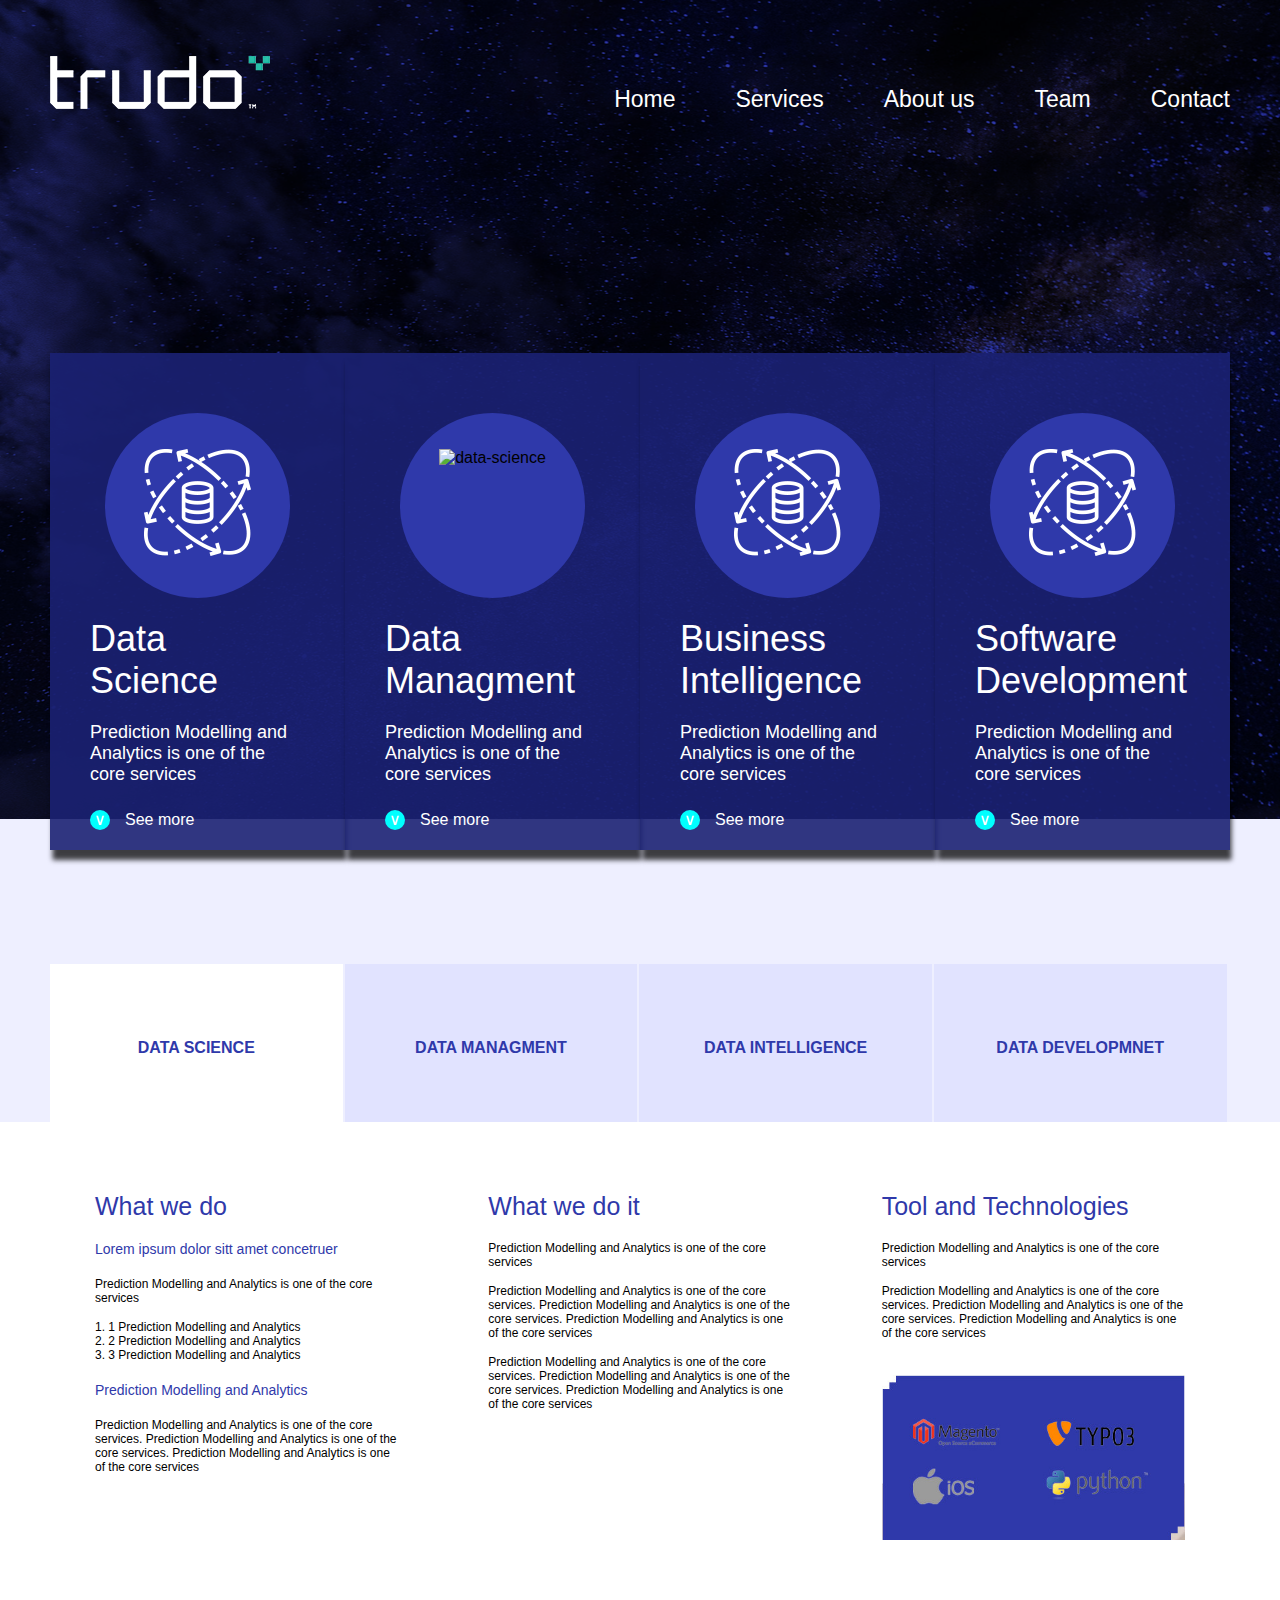
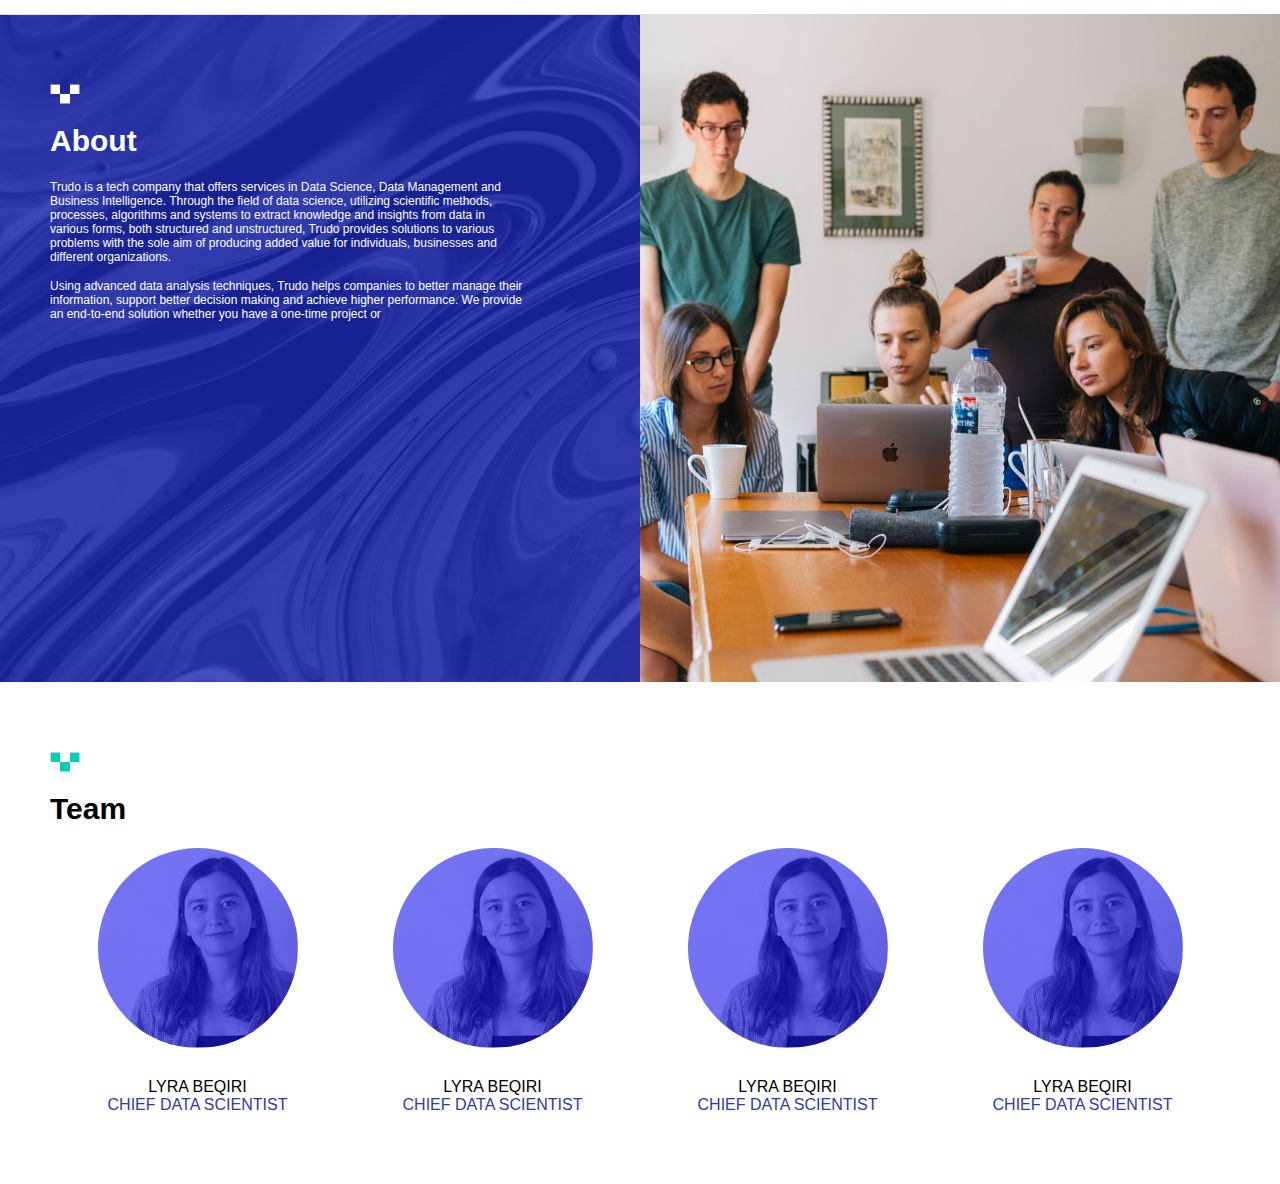
==== index.html @ 6315d680 "Initial commit" ====
<!DOCTYPE html>
<html>
<head>
    <title>First project</title>
    <link rel="stylesheet" type="text/css" href="css/style.css">

</head>
<body>

    <header class="header">
        <div class="container">
            <div class="logo">
                <a href="index.html">
                    <img src="images/unnamed.png" alt="Frst project" />
                </a>
            </div>
            <nav id="navigation">
                <ul>
                    <li><a href="">Home</a> </li>
                    <li><a href="">Services</a> </li>
                    <li><a href="">About us</a> </li>
                    <li><a href="">Team</a> </li>
                    <li><a href="">Contact</a> </li>
                </ul>
            </nav>
        </div>
    </header> <!--END header-->
    <section class="services">
        <div class="container">
            <div class="s-item">
                <div class="image-holder">
                    <img src="images/data_science_icon.png" alt="data-science">
                </div>
                <h2>Data<br>Science</h2>
                <p>Prediction Modelling and Analytics is one of the core services</p>
                <a href="">See more</a>

            </div><!-- END s-item  -->
             <div class="s-item">
                <div class="image-holder">
                    <img src="images/data_science_3.png" alt="data-science">
                </div>
                <h2>Data<br>Managment</h2>
                <p>Prediction Modelling and Analytics is one of the core services</p>
                <a href="">See more</a>

            </div><!-- END s-item  -->
             <div class="s-item">
                <div class="image-holder">
                    <img src="images/data_science_icon.png" alt="data-science">
                </div>
                <h2>Business<br>Intelligence</h2>
                <p>Prediction Modelling and Analytics is one of the core services</p>
                <a href="">See more</a>

            </div><!-- END s-item  -->
             <div class="s-item">
                <div class="image-holder">
                    <img src="images/data_science_icon.png" alt="data-science">
                </div>
                <h2>Software<br>Development</h2>
                <p>Prediction Modelling and Analytics is one of the core services</p>
                <a href="">See more</a>

            </div><!-- END s-item  -->
        </div> <!-- END container -->
    </section> <!-- END Services -->
    <section class="services-tabs ">
        <div class="tabs-holder">
            <div class="container">
                <ul class="tabs">
                    <li><a class="active" href="">Data Science</a> </li>
                    <li><a href="">Data Managment</a> </li>
                    <li><a href="">Data Intelligence</a> </li>
                    <li><a href="">Data Developmnet</a> </li>
                </ul>
            </div>
        </div>
        <div class="container">
            <div class="panel">
                <div class="col">
                    <h2>What we do</h2>
                    <h3>Lorem ipsum dolor sitt amet concetruer</h3>
                    <p>Prediction Modelling and Analytics is one of the core services</p>
                    <ul>
                        <li>1 Prediction Modelling and Analytics</li>
                        <li>2 Prediction Modelling and Analytics</li>
                        <li>3 Prediction Modelling and Analytics</li>
                    </ul>
                    <h3>Prediction Modelling and Analytics</h3>
                    <p>Prediction Modelling and Analytics is one of the core services. Prediction Modelling and Analytics is one of the core services. Prediction Modelling and Analytics is one of the core services</p>
                </div>
                 <div class="col">
                     <h2>What we do it</h2>
                    <p>Prediction Modelling and Analytics is one of the core services</p>
                     <p>Prediction Modelling and Analytics is one of the core services. Prediction Modelling and Analytics is one of the core services. Prediction Modelling and Analytics is one of the core services</p>
                     <p>Prediction Modelling and Analytics is one of the core services. Prediction Modelling and Analytics is one of the core services. Prediction Modelling and Analytics is one of the core services</p>

                </div>
                 <div class="col">
                     <h2>Tool and  Technologies</h2>
                     <p>Prediction Modelling and Analytics is one of the core services</p>
                     <p>Prediction Modelling and Analytics is one of the core services. Prediction Modelling and Analytics is one of the core services. Prediction Modelling and Analytics is one of the core services</p>
                    <img src="images/tech_stack.jpg" alt="Tools and Tech">
                </div>
            </div> <!--END Container -->
        </div>
    </section> <!--END services tabs-->
    <section class="about">
        <div class="half-window blue-section">
            <div class="inside-div">
                <h2 class="heading-two">About</h2>
                <p>Trudo is a tech company that offers services in Data Science, Data Management and Business Intelligence. Through the field of data science, utilizing scientific methods, processes, algorithms and systems to extract knowledge and insights from data in various forms, both structured and unstructured, Trudo provides solutions to various problems with the sole aim of producing added value for individuals, businesses and different organizations. </p>
                <p>Using advanced data analysis techniques, Trudo helps companies to better manage their information, support better decision making and achieve higher performance. We provide an end-to-end solution whether you have a one-time project or </p>
            </div>
        </div>
        <div class="half-window">
            <img src="images/about_img.jpg" alt="TEAM image">
        </div>
    </section> <!--ABOUT END -->
    <section class="team spacing">
        <div class="container">
            <h2 class="heading-two">Team</h2>
            <div class="team-holder">
                <div class="t-col">
                    <div class="img-holder">
                    <img src="images/team_img_1.jpg" alt="team img 1">
                        </div>
                    <h3>Lyra Beqiri</h3>
                    <h3 style="color: #2f39aa">CHIEF DATA SCIENTIST</h3>
                </div>
                <div class="t-col">
                    <div class="img-holder">
                        <img src="images/team_img_1.jpg" alt="team img 1"></div>
                    <h3>Lyra Beqiri</h3>
                    <h3 style="color: #2f39aa">CHIEF DATA SCIENTIST</h3>
                </div>
                <div class="t-col">
                    <div class="img-holder">
                        <img src="images/team_img_1.jpg" alt="team img 1"></div>
                    <h3>Lyra Beqiri</h3>
                    <h3 style="color: #2f39aa">CHIEF DATA SCIENTIST</h3>
                </div>
                <div class="t-col">
                    <div class="img-holder">
                        <img src="images/team_img_1.jpg" alt="team img 1"></div>
                    <h3>Lyra Beqiri</h3>
                    <h3 style="color: #2f39aa">CHIEF DATA SCIENTIST</h3>
                </div>
            </div> <!--END team holder-->
        </div>  <!--END team container-->
    </section> <!-- END tim spacing-->

</body>
</html>
---- css/style.css ----
* {
    margin: 0;
    padding: 0;
    text-decoration: none;
    font-family: Tomorrow, sans-serif;

}
.header {
    width: 100%;
    margin-top: 56px;
}
.container{
    width: 1180px;
    margin: 0 auto;
}
.logo {
    width: 25%;
    float: left;
}
#navigation {
    float: right;
    width: 75%;
}
#navigation li a{
    color: white;
    font-size: 23px;
}
#navigation li {
    float: left;
    list-style-type: none;
    margin-left: 60px;
}
#navigation ul{
    float: right;
    margin-top: 30px;
}
body {
    background: #eeefff url(../images/body_bg.png) no-repeat center top;
    background-color: #eeefff;
    background-image: url(../images/body_bg.png);
    background-repeat: no-repeat;
    background-position: center top;
}
.services{
    display: inline-block;
    width: 100%;
    margin-top: 240px;
    margin-bottom: 110px;
}
.s-item {
    width: 25%;
    float: left;
    background: rgba(27, 33, 115, 0.9);
    padding: 60px 40px 50px;
    position: relative;
    box-sizing: border-box;
    -webkit-box-shadow: 2.2px 10px 5px 0px rgba(0,0,0,0.75);
    -moz-box-shadow: 2.2px 10px 5px 0px rgba(0,0,0,0.75);
    box-shadow: 2.2px 10px 5px 0px rgba(0,0,0,0.75);
}
.image-holder{
    text-align: center;
    width: 185px;
    height: 185px;
    margin: 0 auto;
    background-color: #2f39aa;
    border-radius: 50%;
    margin-bottom: 20px;
}
.image-holder img {
    padding-top: 36px;
}
.s-item h2{
    color: white;
    font-size: 36px;
    font-weight: normal;
    margin-bottom: 20px;
}
.s-item p{
    color: white;
    font-size: 18px;
    font-weight: normal;
}
.s-item a{
    font-size: 16px;
    color: white;
    position: absolute;
    bottom: 20px;
    left: 40px;
}
.s-item a:before{
    content: "\2228";
    width: 20px;
    height: 20px;
    text-align: center;
    background-color: aqua;
    border-radius: 50%;
    display: inline-block;
    margin-right: 15px;
}
.services-tabs {
    float: left;
    width: 100%;
    background: white;
}
.services-tabs ul.tabs {
    float: left;
    width: 100%;
}
.services-tabs ul.tabs li {
    float: left;
    width: 24.8%;
    list-style-type: none;
    margin-right: 2px;
}
.services-tabs ul li a {
    font-size: 16px;
    color: #2f39aa;
    text-transform: uppercase;
    font-weight: bold;
    text-align: center;
    display: block;
    padding: 75px 20px 65px 20px;
    background: #e1e3ff;
    transition: all 250ms;
    -moz-transition: all 250ms;
    -o-transition: all 250ms;
    -webkit-transition: all 250ms;
}
.services-tabs ul li:nth-child(4) {
    margin-right: 0;
}
.services-tabs ul li:last-child(){
    margin-right: 0;
}
.services-tabs ul li a.active{
    background: white;
}
.services-tabs ul li a:hover {
    background: white;
    color: black;
    background: white;
    transition: all 250ms;
    -moz-transition: all 250ms;
    -o-transition: all 250ms;
    -webkit-transition: all 250ms;
}
.panel {
    float: left;
    width: 100%;
    display: flex;
}
.col {
    flex-direction: column;
    width: 100%;
    padding: 70px 45px;
}
.col h2 {
    font-size: 25px;
    color: #2f39aa;
    font-weight: normal;
    margin-bottom: 20px;
}
.col h3 {
    font-size: 14px;
    color: #2f39aa;
    font-weight: normal;
    margin-bottom: 20px;
}
p {float: left;
    font-size: 12px;
    color: black;
    margin-bottom: 15px;
}
.col ul li {
    font-size: 12px;
    text-align: left;
    list-style-position: inside;
    list-style-type: decimal;
}
.col ul {
    margin-bottom: 20px;
}
.col img {
    max-width: 100%;
    margin-top: 20px;
}
.tabs-holder{
    float: left;
    width: 100%;
    background: #eeefff;
}
.about{
    float: left;
    width: 100%;
    min-height: 50vh;
    display: flex;
}
.about .half-window {
    display: flex;
    flex-direction: column;
    width: 100%;
    position: relative;
}
.heading-two{
    font-size: 30px;
    color: white;
    background-image: url(../images/h2_icon.png);
    background-repeat: no-repeat;
    background-position: left top;
    background-size: 30px;
    padding-top: 40px;
    margin-bottom: 22px;
}
.blue-section{
    padding-top: 70px;
    background: url(../images/blue_bg.jpg) no-repeat center top;
    background-size: cover;
}
.inside-div{
    float: right;
    width: 590px;
    position: absolute;
    right: 0;
    padding-right: 115px;
    box-sizing: border-box;
}
.inside-div p {
    color: white;
}
.half-window img {
    max-width: 100%;
}
.team{
    background-color: white;
}
.spacing {
    float: left;
    width: 100%;
    padding-top: 70px;
    padding-bottom: 70px;
}
.team h2 {
    color: black;
    background-image: url(../images/h2_icon_green.png);
}
.team-holder{
    display: flex;
}
.team-holder .t-col {
    display: flex;
    flex-direction: column;
    width: 100%;
}
.team-holder .t-col img {
    max-width: 100%;
}
.team-holder .t-col .img-holder{
    border-radius: 50%;
    position: relative;
    width: 200px;
    height: 200px;
    overflow: hidden;
    margin-right: auto;
    margin-left: auto;
    margin-bottom: 30px;
}
.team-holder .t-col .img-holder::before {
    content: "";
    width: 100%;
    height: 100%;
    position: absolute;
    top: 0;
    left: 0;
    background: rgba(0,0,255,0.5);
}
.team-holder h3 {
    text-transform: uppercase;
    text-align: center;
    font-weight: normal;
    font-size: 16px;
}
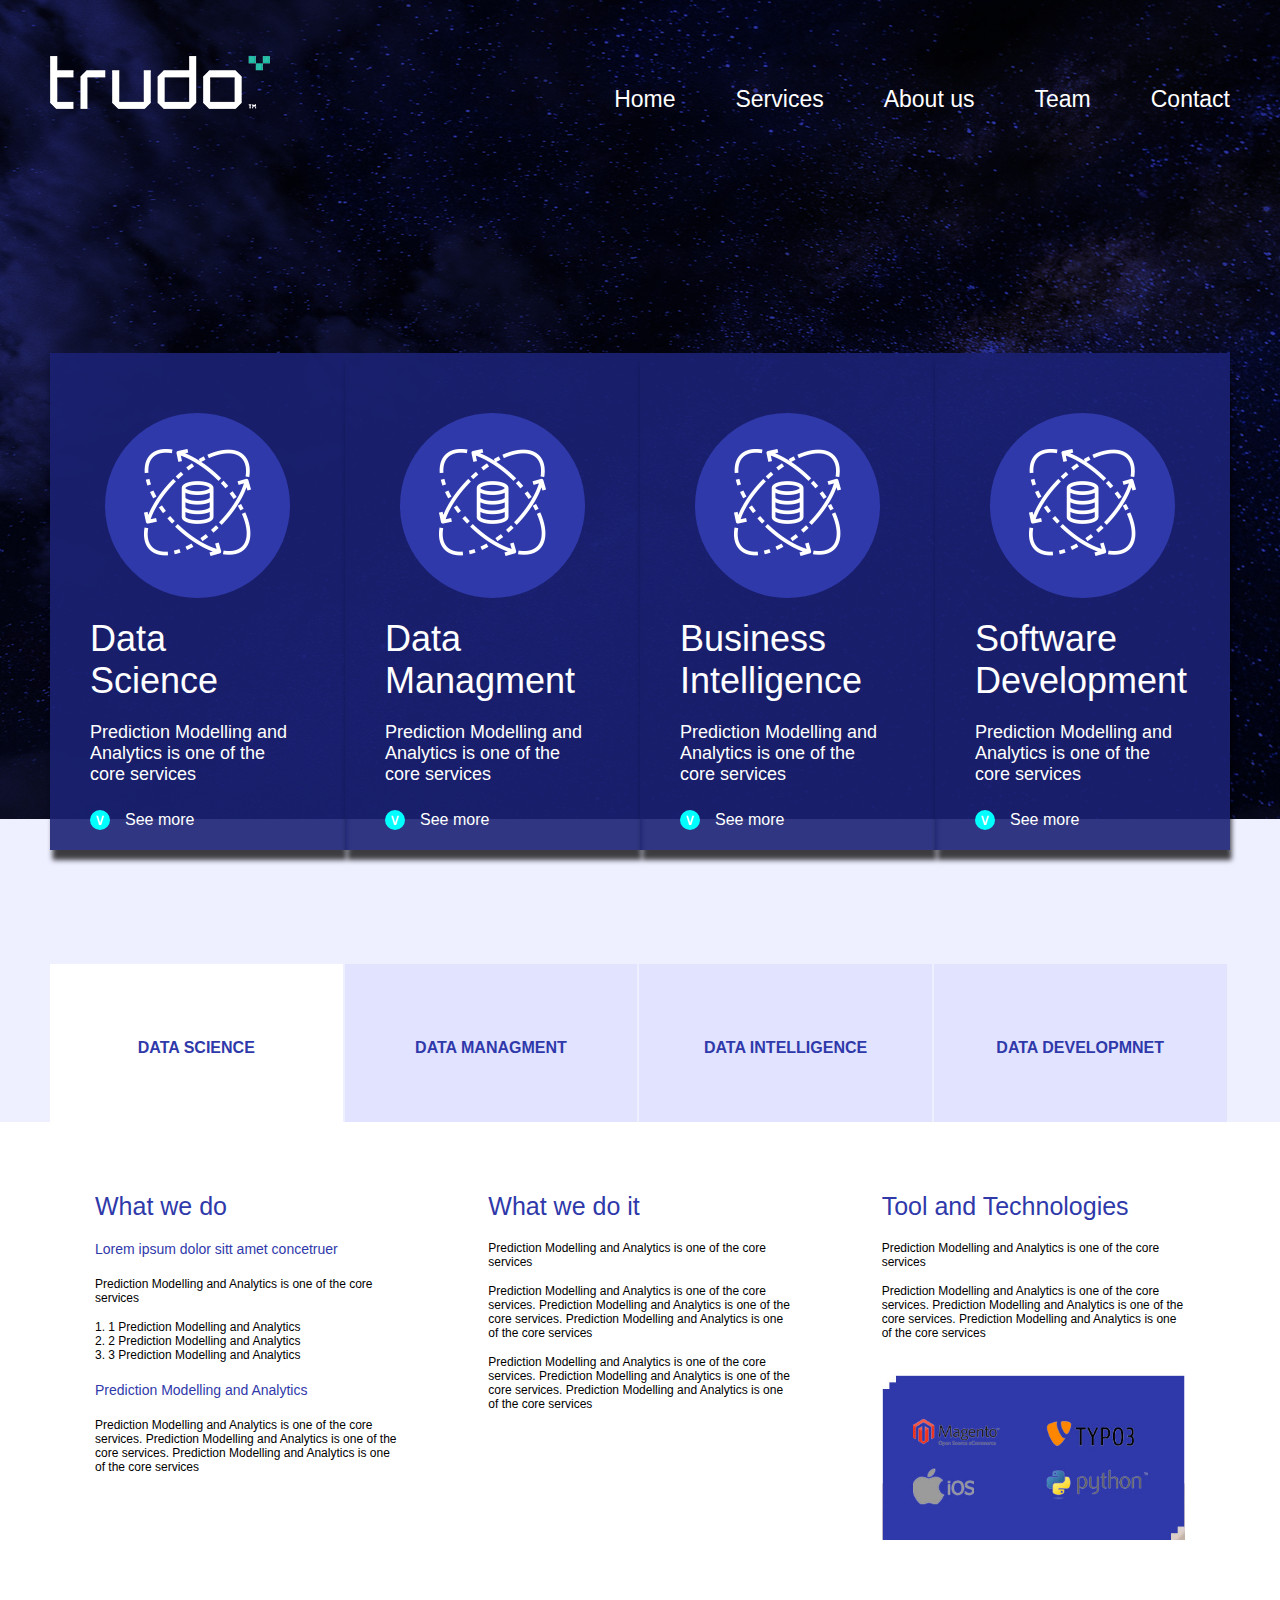
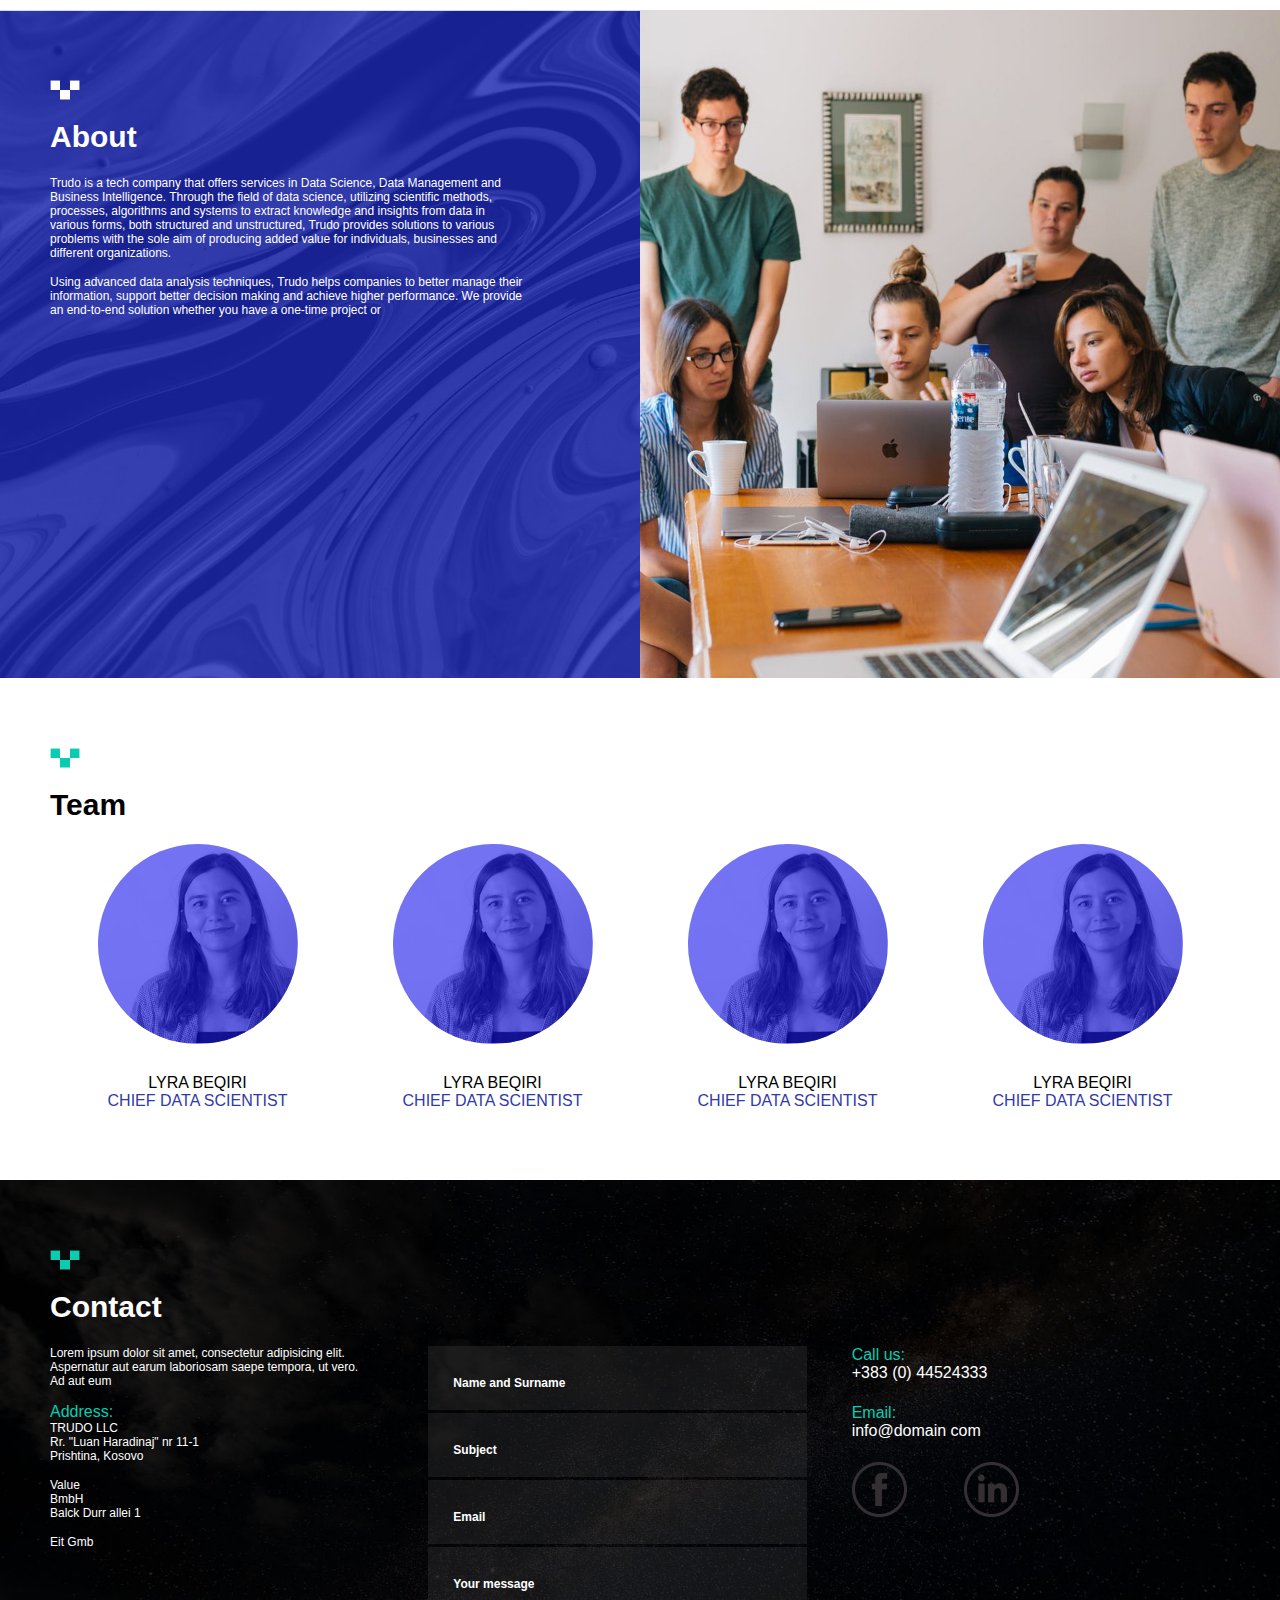
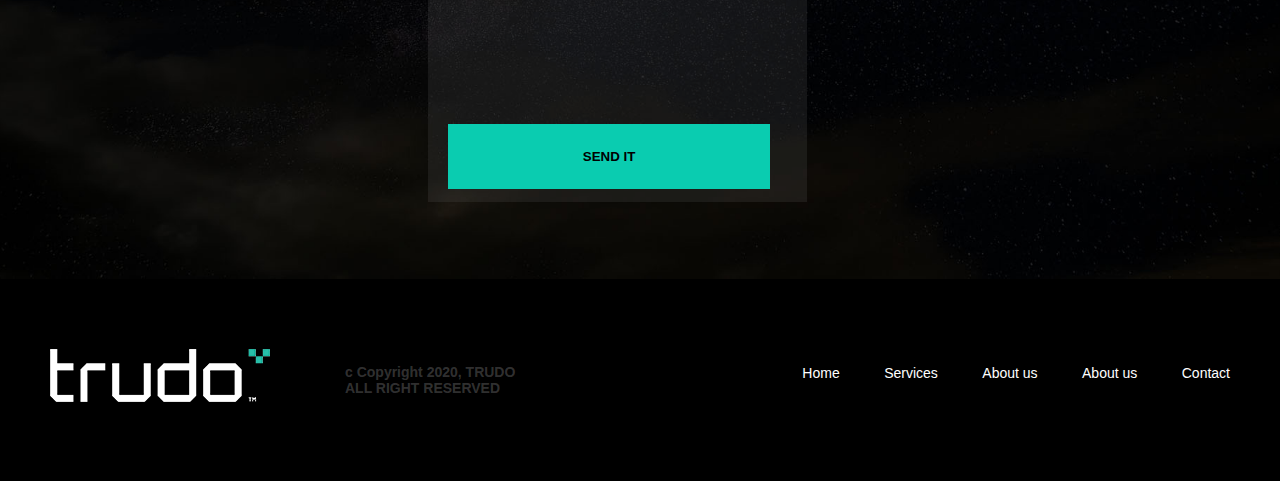
==== commit 4614e2a6: "Last 1" ====
--- a/index.html
+++ b/index.html
@@ -3,6 +3,7 @@
 <head>
     <title>First project</title>
     <link rel="stylesheet" type="text/css" href="css/style.css">
+    <meta name="viewport" content="width=device-width, initial-scale=1.0">
 
 </head>
 <body>
@@ -17,9 +18,25 @@
             <nav id="navigation">
                 <ul>
                     <li><a href="">Home</a> </li>
-                    <li><a href="">Services</a> </li>
+                    <li>
+                        <a href="">Services</a>
+                        <ul class="submenu">
+                            <li><a href="">Data science</a></li>
+                            <li><a href="">Bisniss Intelligence</a></li>
+                            <li><a href="">Data Management</a></li>
+                            <li><a href="">Softwer development</a></li>
+                        </ul>
+                    </li>
                     <li><a href="">About us</a> </li>
-                    <li><a href="">Team</a> </li>
+                    <li>
+                        <a href="">Team</a>
+                        <ul class="submenu">
+                            <li><a href="">Data science</a></li>
+                            <li><a href="">Bisniss Intelligence</a></li>
+                            <li><a href="">Data Management</a></li>
+                            <li><a href="">Softwer development</a></li>
+                        </ul>
+                    </li>
                     <li><a href="">Contact</a> </li>
                 </ul>
             </nav>
@@ -38,7 +55,7 @@
             </div><!-- END s-item  -->
              <div class="s-item">
                 <div class="image-holder">
-                    <img src="images/data_science_3.png" alt="data-science">
+                    <img src="images/data_science_icon.png" alt="data-science">
                 </div>
                 <h2>Data<br>Managment</h2>
                 <p>Prediction Modelling and Analytics is one of the core services</p>
@@ -150,6 +167,74 @@
             </div> <!--END team holder-->
         </div>  <!--END team container-->
     </section> <!-- END tim spacing-->
+    <section class="contact-s spacing">
+        <div class="container">
+            <h2 class="heading-two">Contact</h2>
+            <div class="contact-col">
+                <div class="col">
+                    <p>Lorem ipsum dolor sit amet, consectetur adipisicing elit.
+                        Aspernatur aut earum laboriosam saepe tempora,
+                        ut vero. Ad aut eum
+                    </p>
+                    <address>
+                        <h4>Address:</h4>
+                        <p>TRUDO LLC<br>
+                        Rr. "Luan Haradinaj" nr 11-1 <br>
+                        Prishtina, Kosovo
+                        </p>
+                    </address>
+                    <p>Value<br>
+                        BmbH<br>
+                        Balck Durr allei 1<br>
+                    </p>
+                    <p>
+                        Eit Gmb
+                    </p>
+                </div>
+                <div class="col">
+                    <form action="" class="">
+                        <!--<label id="name">TEXT</label>-->
+                        <input type="text" id="name" placeholder="Name and Surname"/>
+                        <input type="text" class="text" placeholder="Subject"/>
+                        <input type="email" class="email" placeholder="Email"/>
+                        <textarea placeholder="Your message"></textarea>
+                        <button type="submit" >Send it</button>
+                    </form>
+
+                </div>
+                <div class="col p-left">
+                    <h4>Call us:</h4>
+                    <a href="tel:+38344524333">+383 (0) 44524333</a>
+                    <h4>Email:</h4>
+                    <a href="mailto:info@domain com" class="">info@domain com</a>
+                    <ul>
+                        <li><a class="fb-icon" href="" target="_blank"></a>Facebook</li>
+                        <li><a class="linkedin-icon" href="" target="_blank"></a>Linkedin</li>
+                    </ul>
+                </div>
+            </div>
+        </div> <!--END contact-s-->
+    </section>
+    <footer class="spacing">
+        <div class="container">
+            <a href="index.html" class="logo">
+                <img src="images/unnamed.png" alt="Frst project" class="">
+            </a>
+            <p class="copyright">
+                c Copyright 2020, TRUDO <br>
+                ALL RIGHT RESERVED
+            </p>
+            <nav class="navigation">
+                <ul>
+                    <li><a href="">Home</a></li>
+                    <li><a href="">Services</a></li>
+                    <li><a href="">About us</a></li>
+                    <li><a href="">About us</a></li>
+                    <li><a href="">Contact</a></li>
+                </ul>
+            </nav>
+        </div>
+    </footer>
 
 </body>
 </html>--- a/css/style.css
+++ b/css/style.css
@@ -29,10 +29,33 @@
     float: left;
     list-style-type: none;
     margin-left: 60px;
+    position: relative;
 }
 #navigation ul{
     float: right;
     margin-top: 30px;
+}
+#navigation ul>li:hover .submenu {
+    display: block;
+}
+#navigation ul li .submenu {
+    top: -1px;
+    left: 0;
+    padding-top: 30px;
+    position: absolute;
+    width: 250px;
+    display: none;
+    background: rgba(0,0,0,0.2);
+}
+#navigation ul li .submenu li{
+    margin-left: 0;
+    width: 100%;
+}
+#navigation ul li .submenu li a{
+    font-size: 16px;
+    padding: 10px 15px;
+    display: block;
+    border-bottom: 1px dotted white;
 }
 body {
     background: #eeefff url(../images/body_bg.png) no-repeat center top;
@@ -151,6 +174,7 @@
     display: flex;
 }
 .col {
+    display: flex;
     flex-direction: column;
     width: 100%;
     padding: 70px 45px;
@@ -280,25 +304,236 @@
     font-weight: normal;
     font-size: 16px;
 }
+.contact-s {
+    background: url(../images/bg-footer.jpg) no-repeat center center;
+    background-size: cover;
+}
+.contact-s h2 {
+    background-image: url(../images/h2_icon_green.png);
+}
+.contact-s h4 {
+    color: #0accb0;
+    font-weight: normal;
+}
+.contact-s p{
+    color: white;
+    padding-right: 60px;
+}
+.contact-s .col {
+    padding: 0;
+}
+.contact-s .contact-col {
+    display: flex;
+}
+.contact-col .col {
+    flex-direction: column;
+    width: 100%;
+}
+address {
+    font-style: normal;
+}
+form textarea,
+form input {
+    width: 100%;
+    border: none;
+    padding: 30px 25px 20px;
+    margin-bottom: 3px;
+    background: rgba(93, 93, 93, 0.2);
+    color: white;
+    font-size: 12px;
+    font-weight: bold;
+    box-sizing: border-box;
+}
+form textarea::placeholder,
+form input::placeholder {
+    color: white;
+    font-size: 12px;
+    font-weight: bold;
+}
+form textarea {
+    height: 255px;
+    resize: none;
+}
+form textarea:focus,
+form input:focus {
+    outline: 1px dotted orange;
+}
+form button {
+    margin: 20px;
+    background: #0accb0;
+    width: 85%;
+    border: 0;
+    padding: 25px 0;
+    cursor: pointer;
+    text-transform: uppercase;
+    font-weight: bold;
+    position: absolute;
+    bottom: 0;
+    left: 0;
+}
+form {
+    position: relative;
+}
+.contact-s .p-left {
+    padding-left: 45px;
+}
+.p-left a {
+    color: white;
+    width: 160px;
+    margin-bottom: 22px;
+    display: inline-block;
+}
+.p-left ul li {
+    display: inline-block;
+    margin-right: 0;
+}
+.p-left ul li a {
+    display: inline-block;
+    width: 55px;
+    height: 55px;
+    text-indent: -99999em;
+    background-image: url(../images/image-sp.png);
+    background-repeat: no-repeat;
+    background-position: left top;
+}
+.p-left ul li a.linkedin-icon {
+    background-position: -80px 0;
+}
+footer {
+    background-color: black;
+}
+footer p.copyright {
+    font-size: 14px;
+    font-weight: bold;
+    color: rgba(255, 255, 255, 0.2);
+    /*display: inline-block;*/
+    margin-top: 15px;
+}
+.navigation {
+    float: right;
+    margin-top: 15px;
+}
+.navigation li {
+    display: inline-block;
+    margin-left: 40px;
+}
+.navigation li a {
+    font-size: 14px;
+    color: white;
+}
+.navigation li:first-child {
+    margin-left: 0;
+}
+
+/*Start test-form*/
+.test-form {
+    margin-top: 100px;
+    max-width: 500px;
+    margin-left: auto;
+    margin-right: auto;
+}
+.test-form label {
+    color: white;
+}
+fieldset {
+    color: white;
+}
+
+/* RWD */
+@media  only screen and (max-width: 728px){
+    .container {
+        width: 100%;
+        padding: 0 15%;
+        box-sizing: border-box;
+    }
+    .logo img{
+        max-width: 100%;
+    }
+    .header {
+        margin-top: 15px;
+    }
+    #navigation {
+        display: none;
+    }
+    .services {
+        margin-top: 50px;
+        margin-bottom: 50px;
+    }
+    .s-item {
+        width: 50%;
+        padding: 20px 20px 44px;
+    }
+    .image-holder {
+        width: 100px;
+        height: 100px;
+    }
+    .image-holder img {
+        max-width: 50%;
+        padding-top: 27px;
+    }
+    .s-item h2 {
+        font-size: 18px;
+    }
+    .s-item p {
+        font-size: 13px;
+    }
+    .s-item a {
+        font-size: 12px;
+        left: 20px;
+    }
+    .services-tabs ul.tabs li {
+        width: 50%;
+        margin-right: 0;
+    }
+    .services-tabs ul.tabs li a {
+        min-height: 40px;
+        padding: 20px;
+    }
+    .services-tabs {
+        margin-top: 50px;
+    }
+    .panel {
+        display: block;
+        padding-bottom: 30px;
+    }
+    .col {
+        box-sizing: border-box;
+        padding: 30px 30px 0;
+    }
+    .about {
+        display: block;
+    }
+    .inside-div {
+        width: 100%;
+        position: relative;
+        padding-right: 0;
+    }
+    .about .blue-section {
+        padding: 20px;
+        box-sizing: border-box;
+    }
+    .team-holder {
+        display: block;
+    }
+    .team-holder .t-col .img-holder{
+        margin-bottom: 10px;
+    }
+    .team-holder .t-col {
+        margin-bottom: 30px;
+    }
+    .contact-s .contact-col {
+        display: block;
+    }
+    .contact-s .p-left {
+        padding-left: 0;
+        margin-top: 20px;
+    }
+    footer p.copyright {
+        float: right;
+        margin-top: 0;
+        font-size: 12px;
+    }
+}
 
 
 
-
-
-
-
-
-
-
-
-
-
-
-
-
-
-
-
-
-
-
